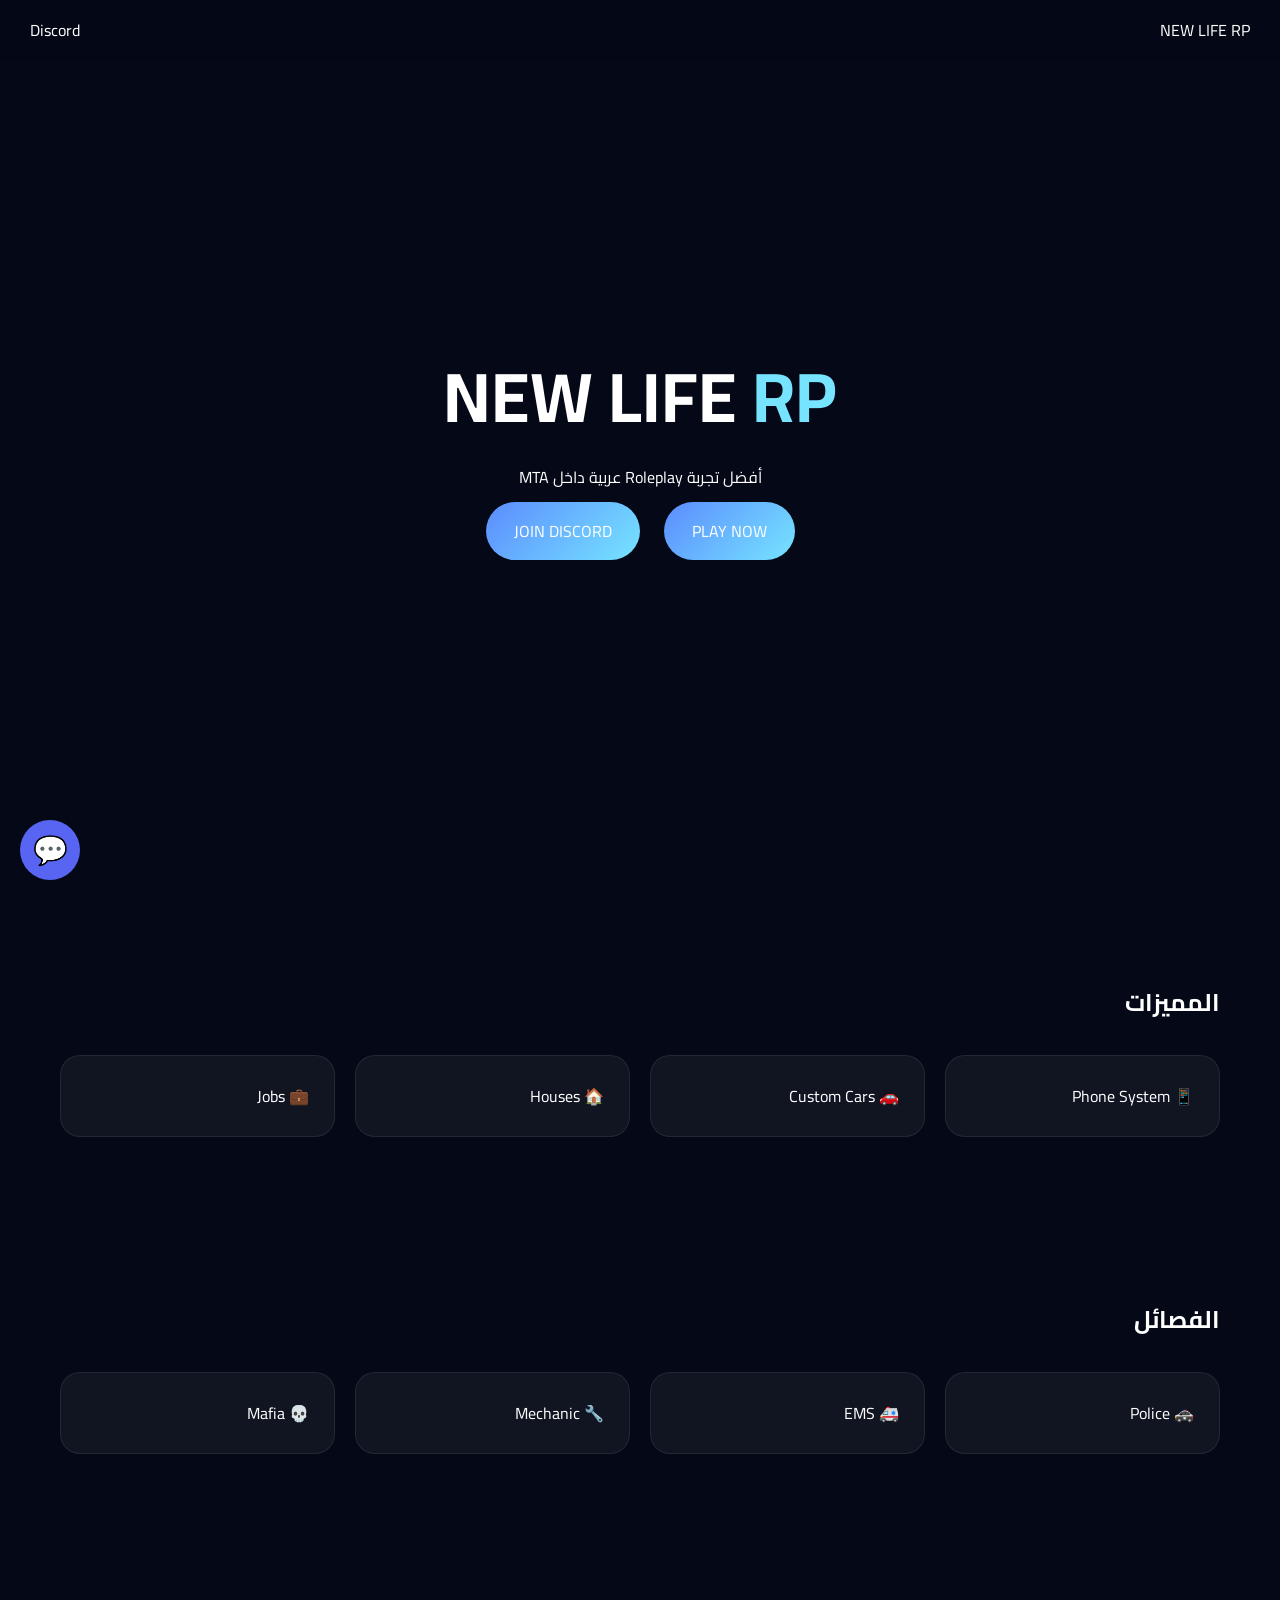
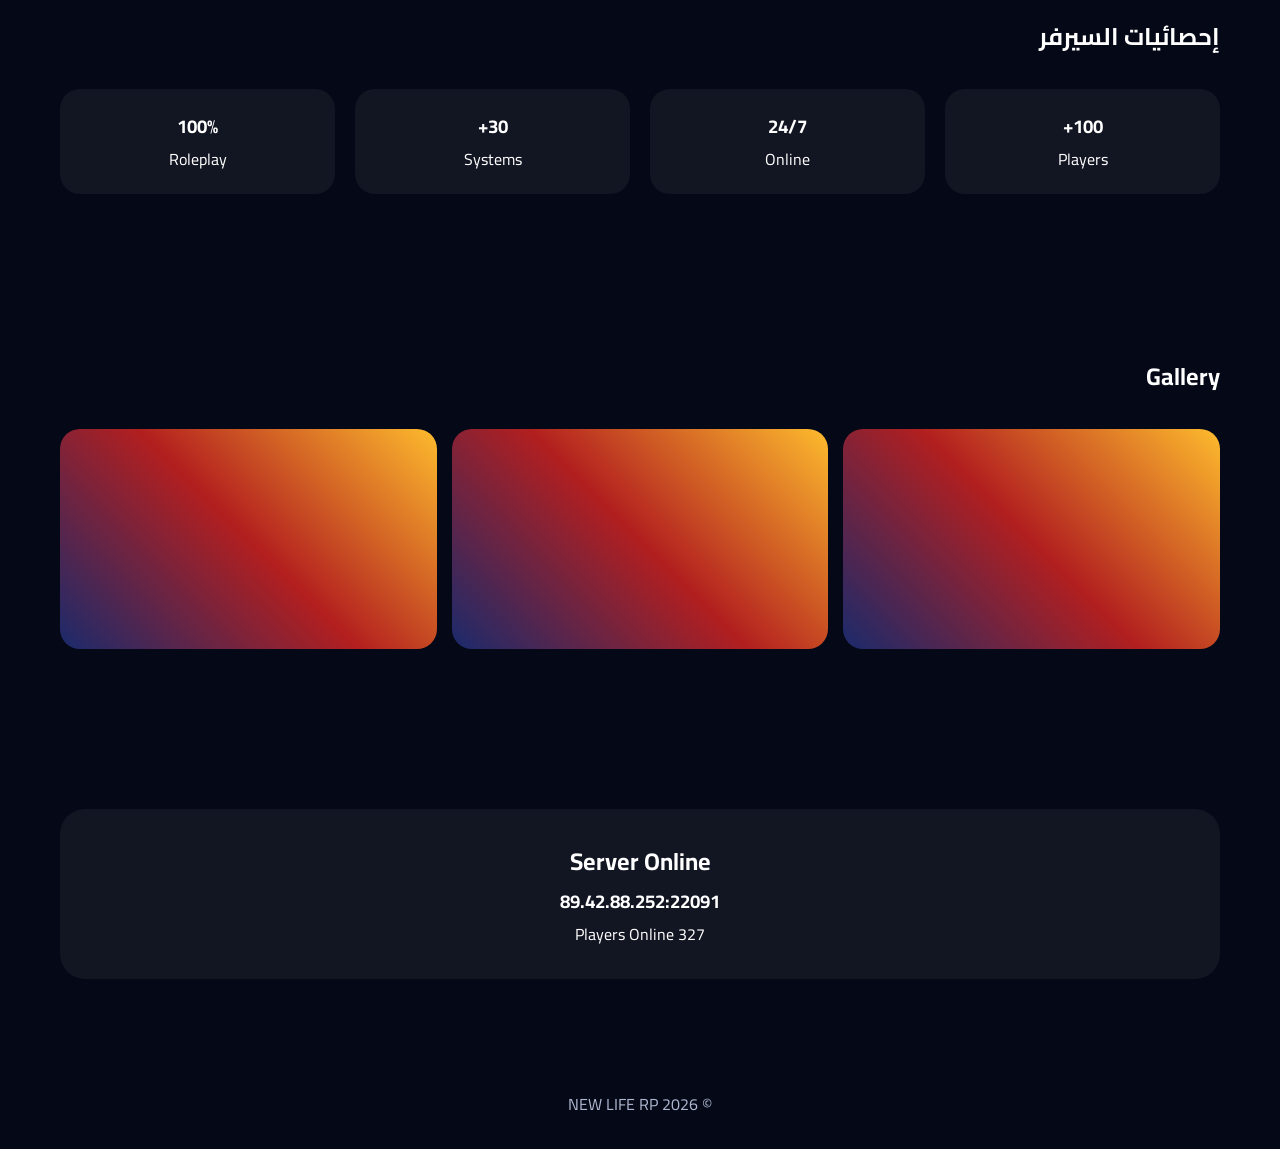
==== index_v2.html @ af8f72b9 "Add files via upload" ====
<!DOCTYPE html>
<html lang="ar" dir="rtl">
<head>
<meta charset="UTF-8">
<meta name="viewport" content="width=device-width, initial-scale=1.0">
<title>NEW LIFE RP</title>
<link href="https://fonts.googleapis.com/css2?family=Cairo:wght@400;600;700;800&display=swap" rel="stylesheet">
<style>
:root{
--bg:#050816;--primary:#76e4ff;--card:rgba(255,255,255,.05);--border:rgba(255,255,255,.08);--text2:#aeb7d0;
}
*{margin:0;padding:0;box-sizing:border-box}
body{font-family:Cairo,sans-serif;background:#050816;color:#fff}
nav{position:fixed;top:0;width:100%;display:flex;justify-content:space-between;padding:15px 30px;background:rgba(5,8,22,.9);backdrop-filter:blur(10px)}
nav a{color:#fff;text-decoration:none}
.hero{min-height:100vh;display:flex;flex-direction:column;justify-content:center;align-items:center;text-align:center;padding:20px}
.hero h1{font-size:70px}
.hero span{color:var(--primary)}
.btn{padding:14px 28px;border-radius:30px;background:linear-gradient(135deg,#5b8cff,#76e4ff);color:#fff;text-decoration:none;margin:10px;display:inline-block}
.section{padding:80px 20px;max-width:1200px;margin:auto}
.grid{display:grid;grid-template-columns:repeat(auto-fit,minmax(250px,1fr));gap:20px}
.card{background:var(--card);border:1px solid var(--border);padding:25px;border-radius:20px;transition:.3s}
.card:hover{transform:translateY(-8px)}
.stats{display:grid;grid-template-columns:repeat(auto-fit,minmax(180px,1fr));gap:20px}
.stat{background:var(--card);padding:20px;border-radius:20px;text-align:center}
.gallery{display:grid;grid-template-columns:repeat(auto-fit,minmax(250px,1fr));gap:15px}
.gallery div{height:220px;border-radius:20px;background:linear-gradient(45deg,#1a2a6c,#b21f1f,#fdbb2d)}
.live{background:var(--card);padding:30px;border-radius:25px;text-align:center}
footer{text-align:center;padding:30px;color:var(--text2)}
.discord{position:fixed;bottom:20px;left:20px;background:#5865F2;color:#fff;width:60px;height:60px;border-radius:50%;display:flex;align-items:center;justify-content:center;text-decoration:none;font-size:28px}
</style>
</head>
<body>
<nav>
<div>NEW LIFE RP</div>
<a href="https://discord.gg/GPzfa4q22" target="_blank">Discord</a>
</nav>

<section class="hero">
<h1>NEW LIFE <span>RP</span></h1>
<p>أفضل تجربة Roleplay عربية داخل MTA</p>
<div>
<a class="btn" href="mtasa://89.42.88.252:22091">PLAY NOW</a>
<a class="btn" href="https://discord.gg/GPzfa4q22">JOIN DISCORD</a>
</div>
</section>

<section class="section">
<h2>المميزات</h2><br>
<div class="grid">
<div class="card">📱 Phone System</div>
<div class="card">🚗 Custom Cars</div>
<div class="card">🏠 Houses</div>
<div class="card">💼 Jobs</div>
</div>
</section>

<section class="section">
<h2>الفصائل</h2><br>
<div class="grid">
<div class="card">🚓 Police</div>
<div class="card">🚑 EMS</div>
<div class="card">🔧 Mechanic</div>
<div class="card">💀 Mafia</div>
</div>
</section>

<section class="section">
<h2>إحصائيات السيرفر</h2><br>
<div class="stats">
<div class="stat"><h3>100+</h3><p>Players</p></div>
<div class="stat"><h3>24/7</h3><p>Online</p></div>
<div class="stat"><h3>30+</h3><p>Systems</p></div>
<div class="stat"><h3>100%</h3><p>Roleplay</p></div>
</div>
</section>

<section class="section">
<h2>Gallery</h2><br>
<div class="gallery">
<div></div><div></div><div></div>
</div>
</section>

<section class="section">
<div class="live">
<h2>Server Online</h2>
<h3>89.42.88.252:22091</h3>
<p id="players">327 Players Online</p>
</div>
</section>

<footer>© 2026 NEW LIFE RP</footer>
<a class="discord" href="https://discord.gg/GPzfa4q22">💬</a>

<script>
let p=327;
setInterval(()=>{
p+=Math.floor(Math.random()*5)-2;
if(p<300)p=300;
if(p>500)p=500;
document.getElementById('players').innerText=p+' Players Online';
},3000);
</script>
</body>
</html>
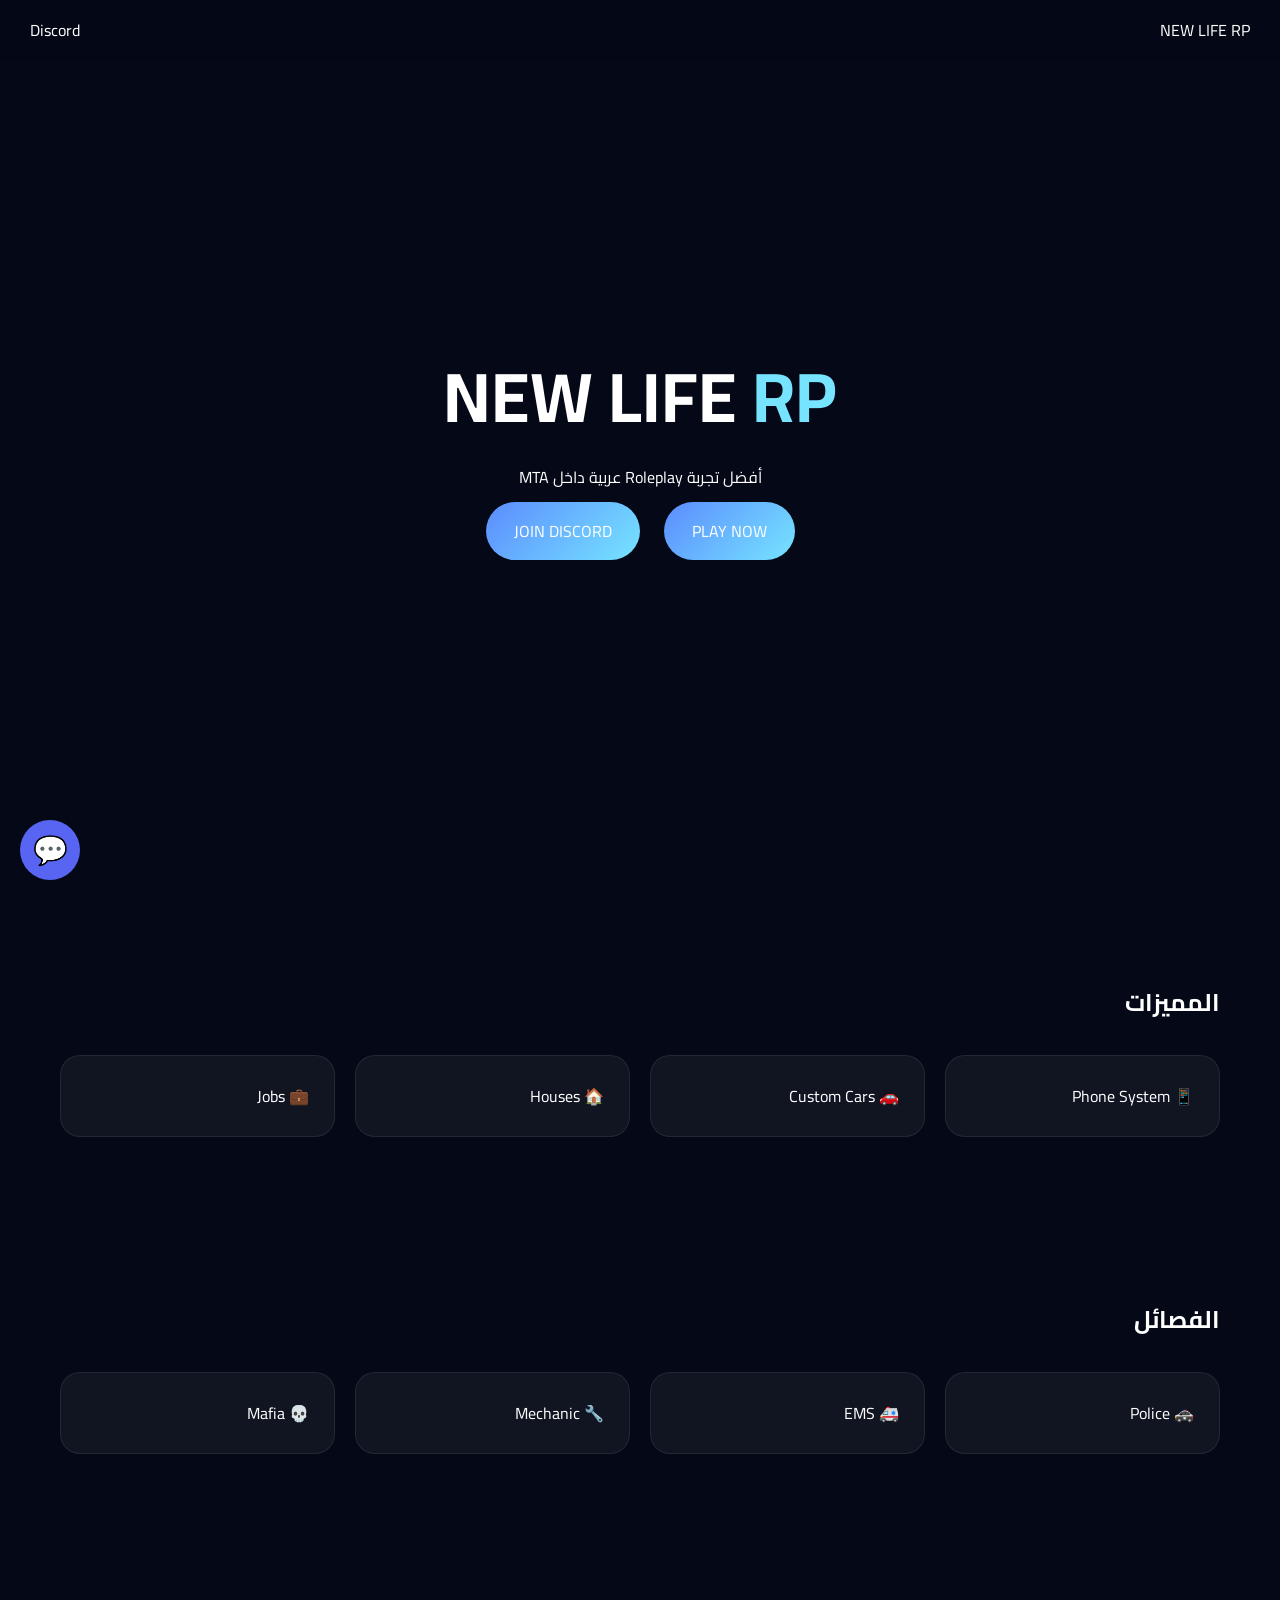
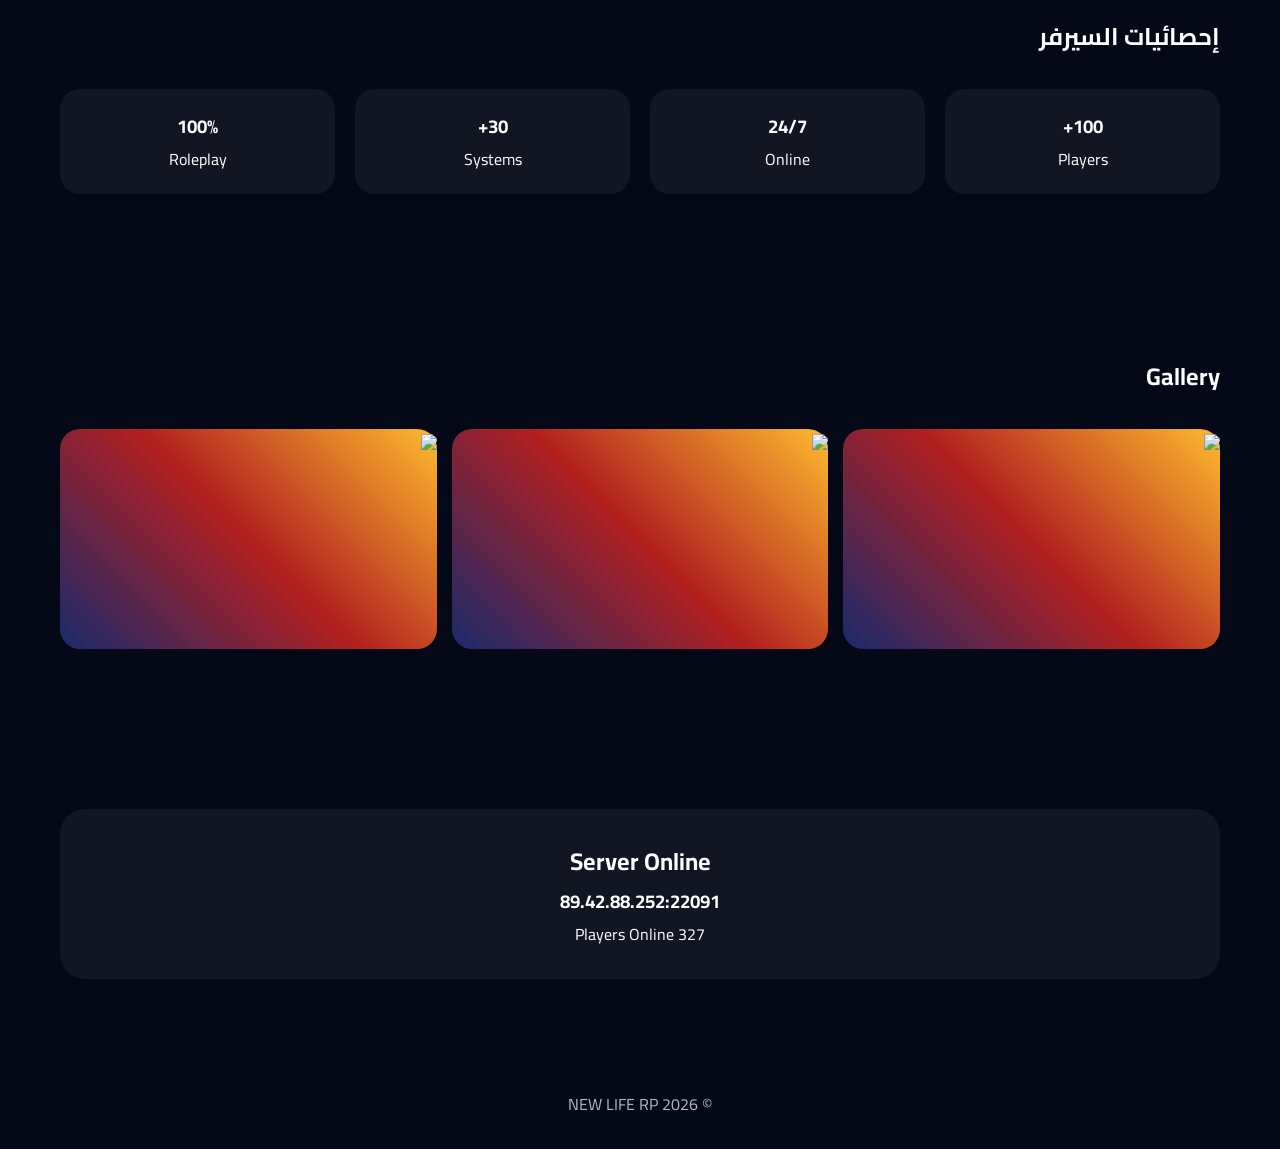
==== commit 0a7290fa: "Update index_v2.html" ====
--- a/index_v2.html
+++ b/index_v2.html
@@ -78,7 +78,7 @@
 <section class="section">
 <h2>Gallery</h2><br>
 <div class="gallery">
-<div></div><div></div><div></div>
+<div><img src="Screenshot 2026-06-02 200559"></div><div><img src="Screenshot 2026-06-02 200629"></div><div><img src="Screenshot 2026-06-02 200703"></div>
 </div>
 </section>
 
@@ -103,4 +103,4 @@
 },3000);
 </script>
 </body>
-</html>+</html>
